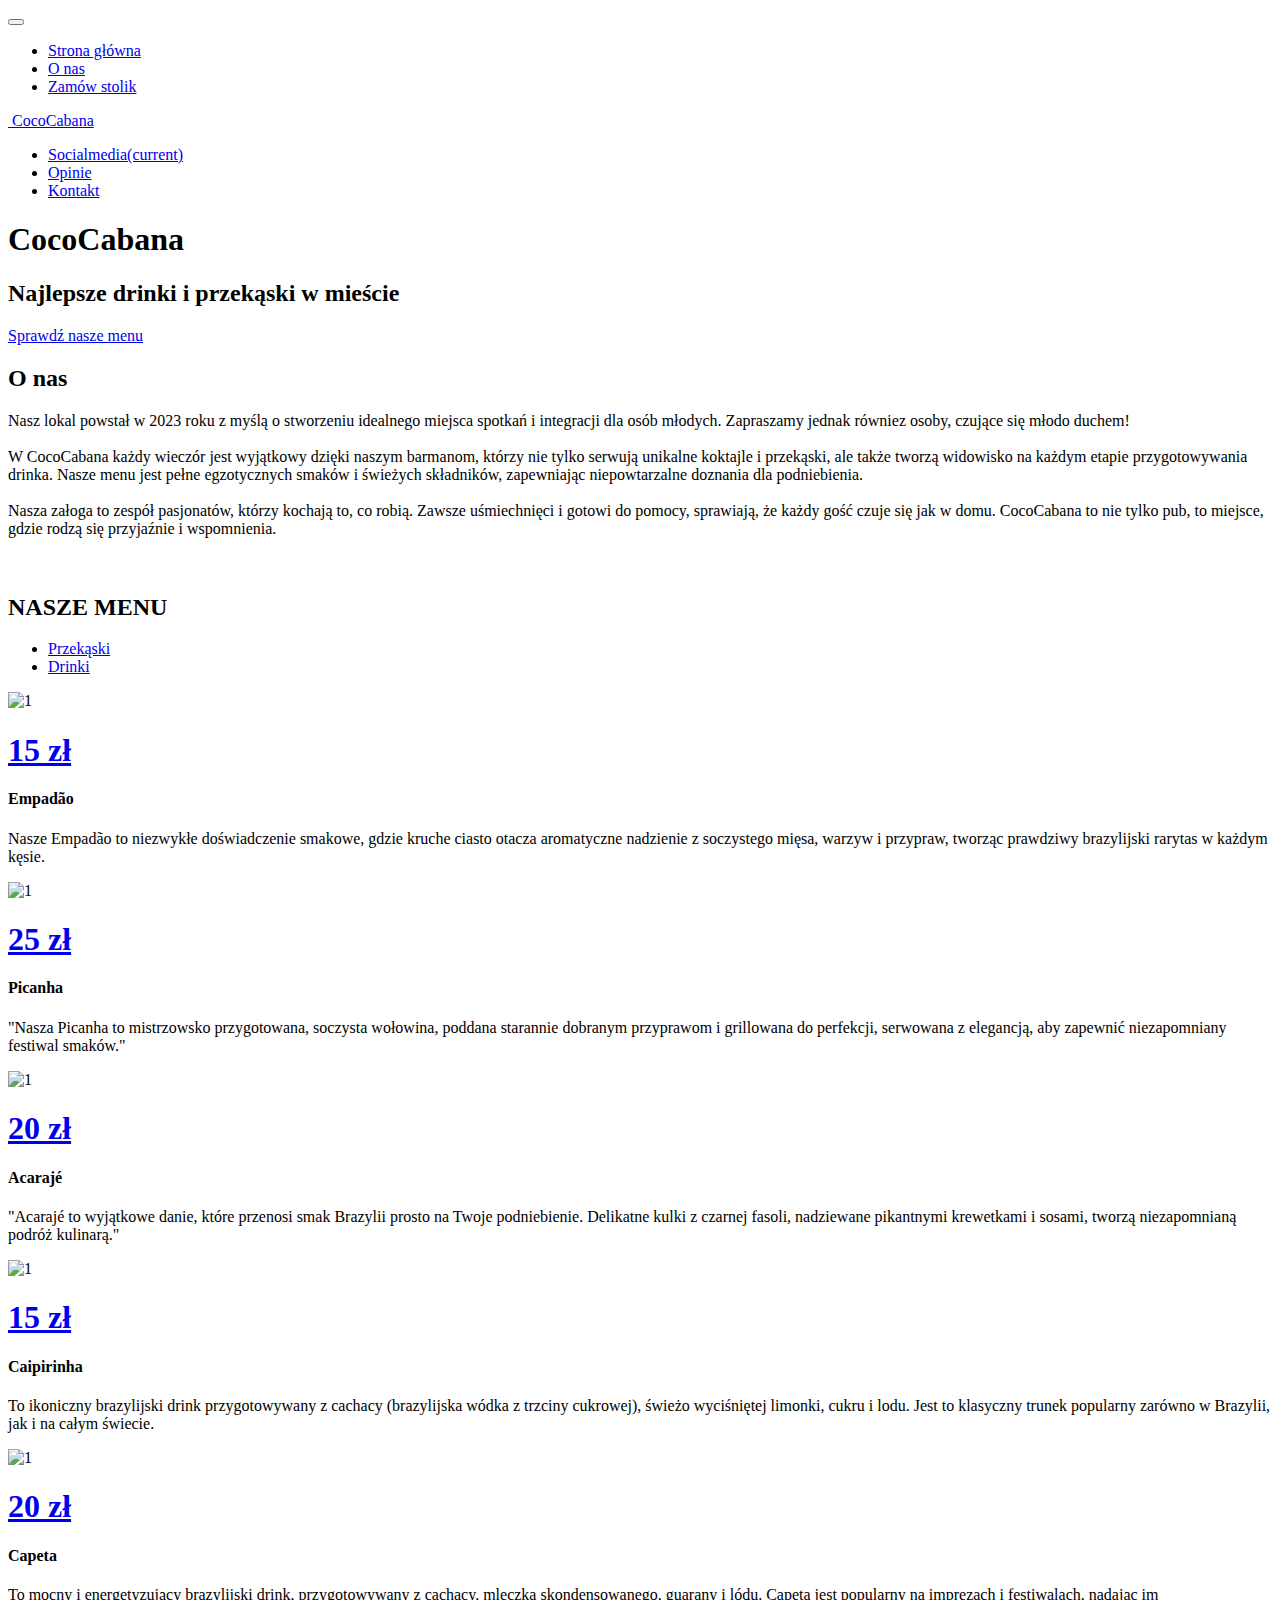
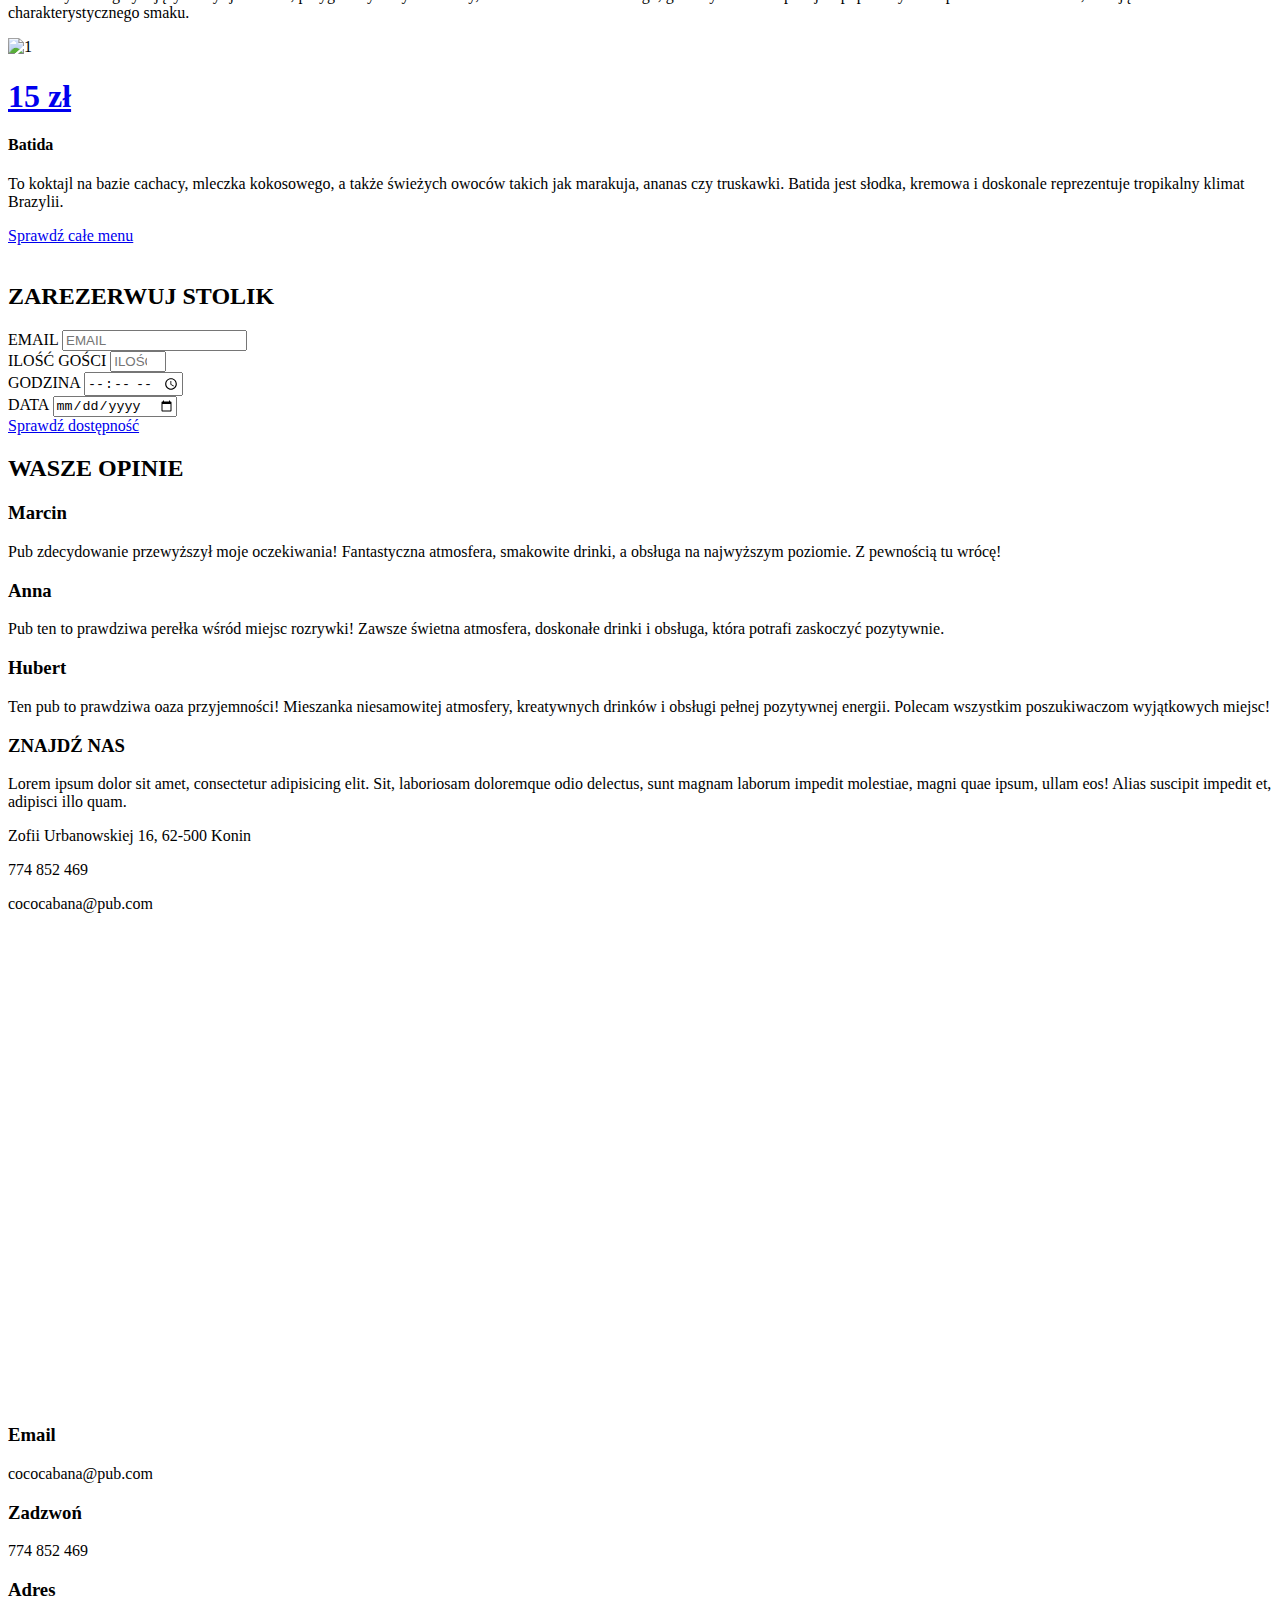
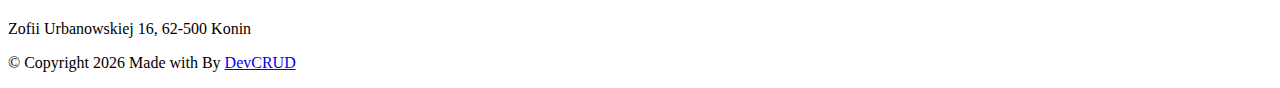
==== index.html @ 6371c1dd "Add files via upload" ====
<!DOCTYPE html>
<html lang="en">
<head>
	<meta charset="utf-8">
    <meta name="viewport" content="width=device-width, initial-scale=1, shrink-to-fit=no">
    <meta name="description" content="Start your development with FoodHut landing page.">
    <title>CocoCabana | Pub & Club</title>
   
    <!-- font icons -->
    <link rel="stylesheet" href="assets/vendors/themify-icons/css/themify-icons.css">

    <link rel="stylesheet" href="assets/vendors/animate/animate.css">

    <!-- Bootstrap + FoodHut main styles -->
	<link rel="stylesheet" href="assets/css/foodhut.css">
</head>
<body data-spy="scroll" data-target=".navbar" data-offset="40" id="home">
    
    <!-- Navbar -->
    <nav class="custom-navbar navbar navbar-expand-lg navbar-dark fixed-top" data-spy="affix" data-offset-top="10">
        <button class="navbar-toggler" type="button" data-toggle="collapse" data-target="#navbarSupportedContent" aria-controls="navbarSupportedContent" aria-expanded="false" aria-label="Toggle navigation">
            <span class="navbar-toggler-icon"></span>
        </button>
        <div class="collapse navbar-collapse" id="navbarSupportedContent">
            <ul class="navbar-nav">
                <li class="nav-item">
                    <a class="nav-link" href="#home">Strona główna</a>
                </li>
                <li class="nav-item">
                    <a class="nav-link" href="#about">O nas</a>
                </li>
                <li class="nav-item">
                    <a class="nav-link" href="#book-table">Zamów stolik</a>
                </li>
            </ul>
            <a class="navbar-brand m-auto" href="#">
                <img src="assets/imgs/logo.png" class="brand-img" alt="">
                <span class="brand-txt">CocoCabana</span>
            </a>
            <ul class="navbar-nav">
                <li class="nav-item">
                    <a class="nav-link" href="#blog">Socialmedia<span class="sr-only">(current)</span></a>
                </li>
                <li class="nav-item">
                    <a class="nav-link" href="#testmonial">Opinie</a>
                </li>
                <li class="nav-item">
                    <a class="nav-link" href="#contact">Kontakt</a>
                </li>
                <!--
                <li class="nav-item">
                    <a href="components.html" class="btn btn-primary ml-xl-4">Components</a>
                </li>
                -->
            </ul>
        </div>
    </nav>
    <!-- header -->
    <header id="home" class="header">
        <div class="overlay text-white text-center">
            <h1 class="display-2 font-weight-bold my-3">CocoCabana</h1>
            <h2 class="display-4 mb-5">Najlepsze drinki i przekąski w mieście</h2>
            <a class="btn btn-lg btn-primary" href="#gallary">Sprawdź nasze menu</a>
        </div>
    </header>

    <!--  About Section  -->
    <div id="about" class="container-fluid wow fadeIn" id="about"data-wow-duration="1.5s">
        <div class="row">
            <div class="col-lg-6 has-img-bg"></div>
            <div class="col-lg-6">
                <div class="row justify-content-center">
                    <div class="col-sm-8 py-5 my-5">
                        <h2 class="mb-4">O nas</h2>
                        Nasz lokal powstał w 2023 roku z myślą o stworzeniu idealnego miejsca spotkań i integracji
                        dla osób młodych. Zapraszamy jednak równiez osoby, czujące się młodo duchem!
                        <br>
                        <br>
                        W CocoCabana każdy wieczór jest wyjątkowy dzięki naszym barmanom,
                        którzy nie tylko serwują unikalne koktajle i przekąski, ale także tworzą widowisko
                        na każdym etapie przygotowywania drinka. Nasze menu jest pełne egzotycznych smaków
                        i świeżych składników, zapewniając niepowtarzalne doznania dla podniebienia.
                        <br>
                        <br>
                        Nasza załoga to zespół pasjonatów, którzy kochają to, co robią. 
                        Zawsze uśmiechnięci i gotowi do pomocy, sprawiają, że każdy gość czuje się jak w domu.
                        CocoCabana to nie tylko pub, to miejsce, gdzie rodzą się przyjaźnie i wspomnienia.
                    </div>
                </div>
            </div>
        </div>
    </div>
    <br>
    <br>
    <!--  gallary Section  -->
    <div id="gallary" class="text-center bg-dark text-light has-height-md middle-items wow fadeIn">
        <h2 class="section-title">NASZE MENU</h2>
     <!--BLOG Section  -->
    <div id="blog" class="container-fluid bg-dark text-light py-5 text-center wow fadeIn">
        <div class="row justify-content-center">
            <div class="col-sm-7 col-md-4 mb-5">
                <ul class="nav nav-pills nav-justified mb-3" id="pills-tab" role="tablist">
                    <li class="nav-item">
                        <a class="nav-link active" id="pills-home-tab" data-toggle="pill" href="#foods" role="tab" aria-controls="pills-home" aria-selected="true">Przekąski</a>
                    </li>
                    <li class="nav-item">
                        <a class="nav-link" id="pills-profile-tab" data-toggle="pill" href="#juices" role="tab" aria-controls="pills-profile" aria-selected="false">Drinki</a>
                    </li>
                </ul>
            </div>
        </div>
        <div class="tab-content" id="pills-tabContent">
            <div class="tab-pane fade show active" id="foods" role="tabpanel" aria-labelledby="pills-home-tab">
                <div class="row">
                    <div class="col-md-4">
                        <div class="card bg-transparent border my-3 my-md-0">
                            <img src="assets/imgs/blog-11.jpg" alt="1" class="rounded-0 card-img-top mg-responsive;">
                            <div class="card-body">
                                <h1 class="text-center mb-4"><a href="#" class="badge badge-primary">15 zł</a></h1>
                                <h4 class="pt20 pb20">Empadão</h4>
                                <p class="text-white">Nasze Empadão to niezwykłe doświadczenie smakowe, gdzie kruche ciasto otacza aromatyczne nadzienie z soczystego mięsa, warzyw i przypraw, tworząc prawdziwy brazylijski rarytas w każdym kęsie.</p>
                            </div>
                        </div>
                    </div>
                    <div class="col-md-4">
                        <div class="card bg-transparent border my-3 my-md-0">
                            <img src="assets/imgs/blog-31.jpg" alt="1" class="rounded-0 card-img-top mg-responsive">
                            <div class="card-body">
                                <h1 class="text-center mb-4"><a href="#" class="badge badge-primary">25 zł</a></h1>
                                <h4 class="pt20 pb20">Picanha</h4>
                                <p class="text-white">"Nasza Picanha to mistrzowsko przygotowana, soczysta wołowina, poddana starannie dobranym przyprawom i grillowana do perfekcji, serwowana z elegancją, aby zapewnić niezapomniany festiwal smaków."</p>
                            </div>
                        </div>
                    </div>
                    <div class="col-md-4">
                        <div class="card bg-transparent border my-3 my-md-0">
                            <img src="assets/imgs/blog-21.jpg" alt="1" class="rounded-0 card-img-top mg-responsive">
                            <div class="card-body">
                                <h1 class="text-center mb-4"><a href="#" class="badge badge-primary">20 zł</a></h1>
                                <h4 class="pt20 pb20">Acarajé</h4>
                                <p class="text-white">"Acarajé to wyjątkowe danie, które przenosi smak Brazylii prosto na Twoje podniebienie. Delikatne kulki z czarnej fasoli, nadziewane pikantnymi krewetkami i sosami, tworzą niezapomnianą podróż kulinarą."</p>
                            </div>
                        </div>
                    </div>
                </div>
            </div>
            <div class="tab-pane fade" id="juices" role="tabpanel" aria-labelledby="pills-profile-tab">
                <div class="row">
                    <div class="col-md-4 my-3 my-md-0">
                        <div class="card bg-transparent border">
                            <img src="assets/imgs/blog-41.jpg" alt="1" class="rounded-0 card-img-top mg-responsive">
                            <div class="card-body">
                                <h1 class="text-center mb-4"><a href="#" class="badge badge-primary">15 zł</a></h1>
                                <h4 class="pt20 pb20">Caipirinha</h4>
                                <p class="text-white">To ikoniczny brazylijski drink przygotowywany z cachacy (brazylijska wódka z trzciny cukrowej), świeżo wyciśniętej limonki, cukru i lodu. Jest to klasyczny trunek popularny zarówno w Brazylii, jak i na całym świecie.</p>
                            </div>
                        </div>
                    </div>
                    <div class="col-md-4 my-3 my-md-0">
                        <div class="card bg-transparent border">
                            <img src="assets/imgs/blog-51.jpg" alt="1" class="rounded-0 card-img-top mg-responsive">
                            <div class="card-body">
                                <h1 class="text-center mb-4"><a href="#" class="badge badge-primary">20 zł</a></h1>
                                <h4 class="pt20 pb20">Capeta</h4>
                                <p class="text-white">To mocny i energetyzujący brazylijski drink, przygotowywany z cachacy, mleczka skondensowanego, guarany i lódu. Capeta jest popularny na imprezach i festiwalach, nadając im charakterystycznego smaku.</p>
                            </div>
                        </div>
                    </div>
                    <div class="col-md-4 my-3 my-md-0">
                        <div class="card bg-transparent border">
                            <img src="assets/imgs/blog-61.jpg" alt="1" class="rounded-0 card-img-top mg-responsive">
                            <div class="card-body">
                                <h1 class="text-center mb-4"><a href="#" class="badge badge-primary">15 zł</a></h1>
                                <h4 class="pt20 pb20">Batida</h4>
                                <p class="text-white">To koktajl na bazie cachacy, mleczka kokosowego, a także świeżych owoców takich jak marakuja, ananas czy truskawki. Batida jest słodka, kremowa i doskonale reprezentuje tropikalny klimat Brazylii.</p>
                            </div>
                        </div>
                    </div>
                </div>
            </div>
        </div>
    </div>
    </div>

    <div class="overlay text-white text-center">
        <a class="btn btn-lg btn-primary" href="menu.html">Sprawdź całe menu</a>
    </div>
    <br>
    <!-- book a table Section  -->
    <div class="container-fluid has-bg-overlay text-center text-light has-height-lg middle-items" id="book-table">
        <div class="">
            <h2 class="section-title mb-5">ZAREZERWUJ STOLIK</h2>
            <div class="row mb-5">
                <div class="col-sm-6 col-md-3 col-xs-12 my-2">
                    EMAIL
                    <input type="email" id="booktable" class="form-control form-control-lg custom-form-control" placeholder="EMAIL">
                </div>
                <div class="col-sm-6 col-md-3 col-xs-12 my-2">
                    ILOŚĆ GOŚCI
                    <input type="number" id="booktable" class="form-control form-control-lg custom-form-control" placeholder="ILOŚĆ GOŚCI" max="20" min="0">
                </div>
                <div class="col-sm-6 col-md-3 col-xs-12 my-2">
                    GODZINA
                    <input type="time" id="booktable" class="form-control form-control-lg custom-form-control" placeholder="GODZINA">
                </div>
                <div class="col-sm-6 col-md-3 col-xs-12 my-2">
                    DATA
                    <input type="date" id="booktable" class="form-control form-control-lg custom-form-control" placeholder="12/12/12">
                </div>
            </div>
            <a href="#book-table" class="btn btn-lg btn-primary" id="rounded-btn">Sprawdź dostępność</a>
        </div>
    </div>

    

    <!-- REVIEWS Section  -->
    <div id="testmonial" class="container-fluid wow fadeIn bg-dark text-light has-height-lg middle-items">
        <h2 class="section-title my-5 text-center">WASZE OPINIE</h2>
        <div class="row mt-3 mb-5">
            <div class="col-md-4 my-3 my-md-0">
                <div class="testmonial-card">
                    <h3 class="testmonial-title">Marcin</h3>
                    <div class="testmonial-body">
                        <p>Pub zdecydowanie przewyższył moje oczekiwania! Fantastyczna atmosfera, smakowite drinki, a obsługa na najwyższym poziomie. Z pewnością tu wrócę!</p>
                    </div>
                </div>
            </div>
            <div class="col-md-4 my-3 my-md-0">
                <div class="testmonial-card">
                    <h3 class="testmonial-title">Anna</h3>
                    <div class="testmonial-body">
                        <p>Pub ten to prawdziwa perełka wśród miejsc rozrywki! Zawsze świetna atmosfera, doskonałe drinki i obsługa, która potrafi zaskoczyć pozytywnie.</p>
                    </div>
                </div>
            </div>
            <div class="col-md-4 my-3 my-md-0">
                <div class="testmonial-card">
                    <h3 class="testmonial-title">Hubert</h3>
                    <div class="testmonial-body">
                        <p>Ten pub to prawdziwa oaza przyjemności! Mieszanka niesamowitej atmosfery, kreatywnych drinków i obsługi pełnej pozytywnej energii. Polecam wszystkim poszukiwaczom wyjątkowych miejsc!</p>
                    </div>
                </div>
            </div>
        </div>
    </div>

    <!-- CONTACT Section  -->
    <div id="contact" class="container-fluid bg-dark text-light border-top wow fadeIn">
        <div class="row">
            <div class="col-md-6 px-5 has-height-lg middle-items">
                <h3>ZNAJDŹ NAS</h3>
                <p>Lorem ipsum dolor sit amet, consectetur adipisicing elit. Sit, laboriosam doloremque odio delectus, sunt magnam laborum impedit molestiae, magni quae ipsum, ullam eos! Alias suscipit impedit et, adipisci illo quam.</p>
                <div class="text-muted">
                    <p><span class="ti-location-pin pr-3"></span> Zofii Urbanowskiej 16, 62-500 Konin</p>
                    <p><span class="ti-support pr-3"></span> 774 852 469</p>
                    <p><span class="ti-email pr-3"></span>cococabana@pub.com</p>
                </div>
            </div>

            <div class="col-md-6 px-0">
                <div id="map" style="width: 100%; height: 100%; padding-right: 15%; padding-left: 15%; padding-top: 1.75%;">
                    <iframe src="https://www.google.com/maps/embed?pb=!1m14!1m12!1m3!1d365.74696297392666!2d18.25072686954875!3d52.2124569351102!2m3!1f0!2f0!3f0!3m2!1i1024!2i768!4f13.1!5e0!3m2!1spl!2spl!4v1701160832087!5m2!1spl!2spl" width="600" height="450" style="border:0;" allowfullscreen="" loading="lazy" referrerpolicy="no-referrer-when-downgrade"></iframe></div>
            </div>
        </div>
    </div>

    <!-- page footer  -->
    <div class="container-fluid bg-dark text-light has-height-md middle-items border-top text-center wow fadeIn">
        <div class="row">
            <div class="col-sm-4">
                <h3>Email</h3>
                <P class="text-muted">cococabana@pub.com</P>
            </div>
            <div class="col-sm-4">
                <h3>Zadzwoń</h3>
                <P class="text-muted">774 852 469 </P>
            </div>
            <div class="col-sm-4">
                <h3>Adres</h3>
                <P class="text-muted">Zofii Urbanowskiej 16, 62-500 Konin</P>
            </div>
        </div>
    </div>
    <div class="bg-dark text-light text-center border-top wow fadeIn">
        <p class="mb-0 py-3 text-muted small">&copy; Copyright <script>document.write(new Date().getFullYear())</script> Made with <i class="ti-heart text-danger"></i> By <a href="http://devcrud.com">DevCRUD</a></p>
    </div>
    <!-- end of page footer -->

	<!-- core  -->
    <script src="assets/vendors/jquery/jquery-3.4.1.js"></script>
    <script src="assets/vendors/bootstrap/bootstrap.bundle.js"></script>

    <!-- bootstrap affix -->
    <script src="assets/vendors/bootstrap/bootstrap.affix.js"></script>

    <!-- wow.js -->
    <script src="assets/vendors/wow/wow.js"></script>
    
    <!-- google maps -->
    

    <!-- FoodHut js -->
    <script src="assets/js/foodhut.js"></script>

</body>
</html>
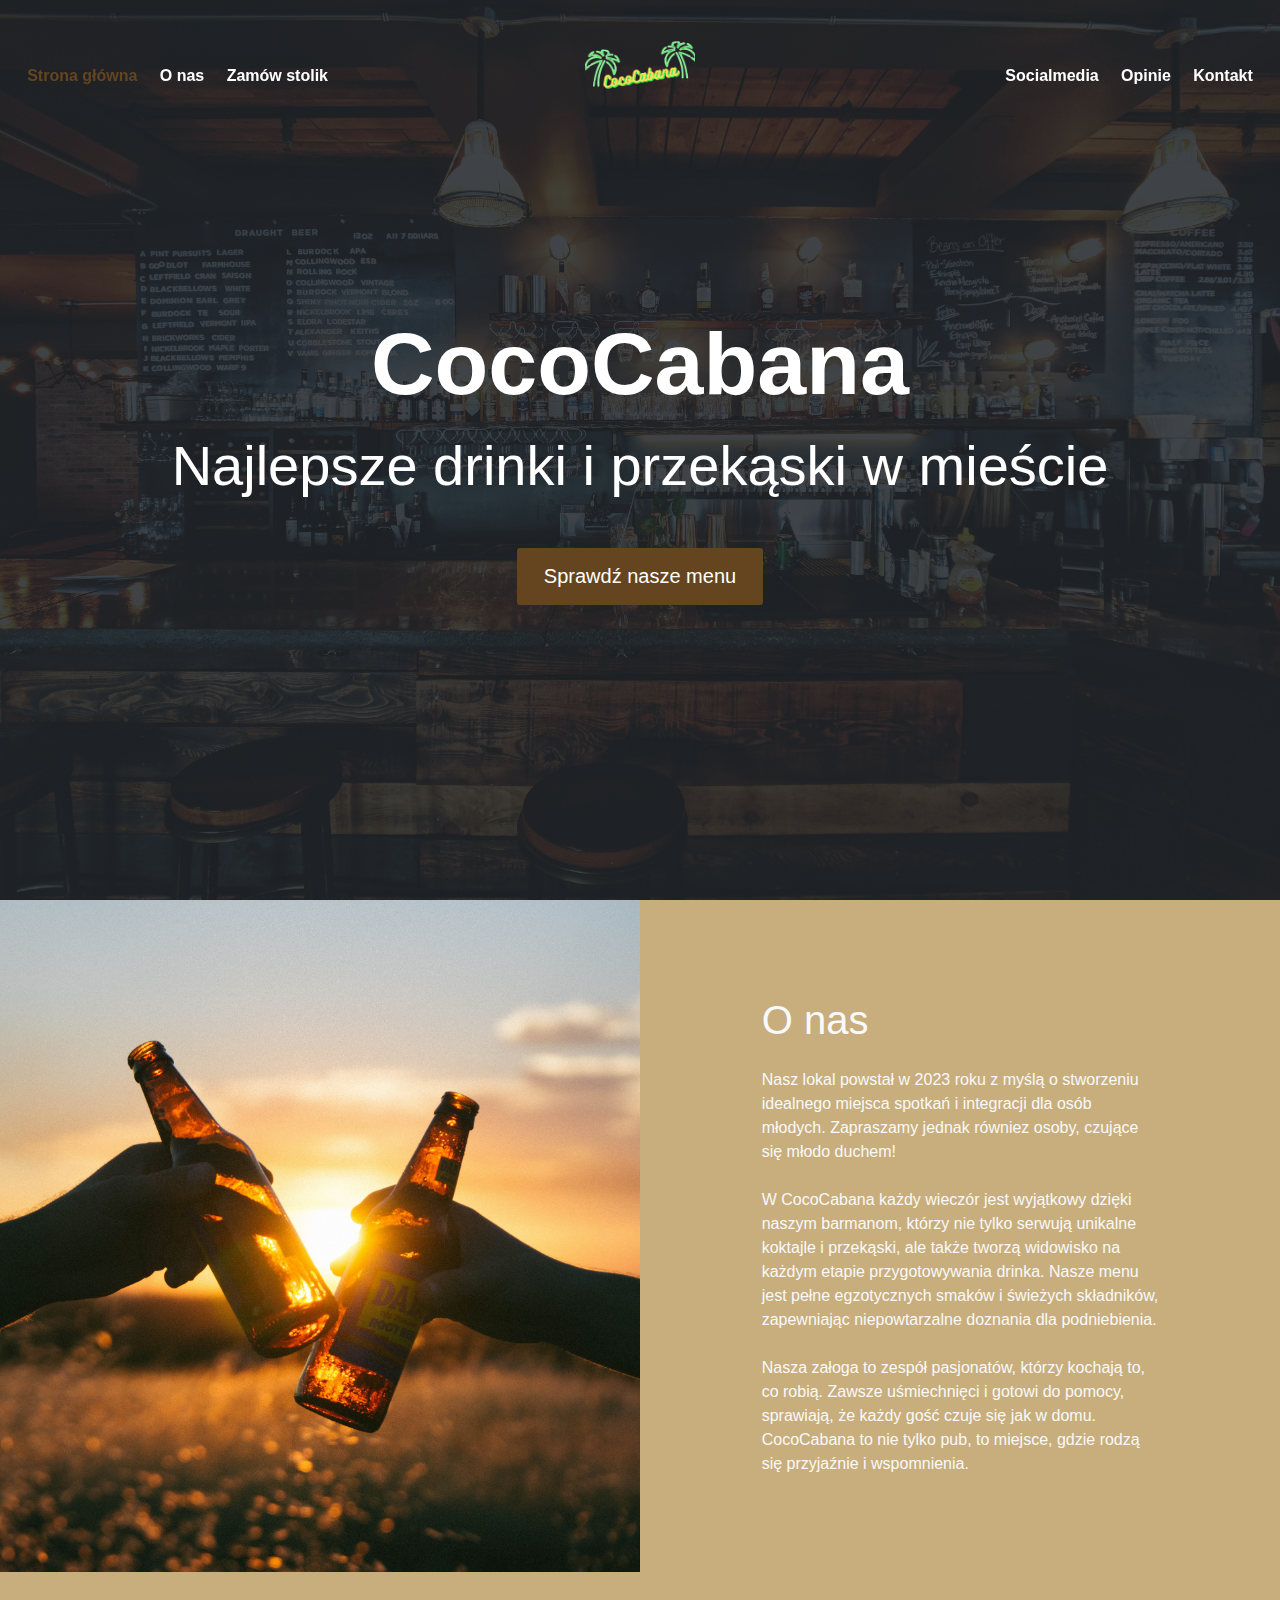
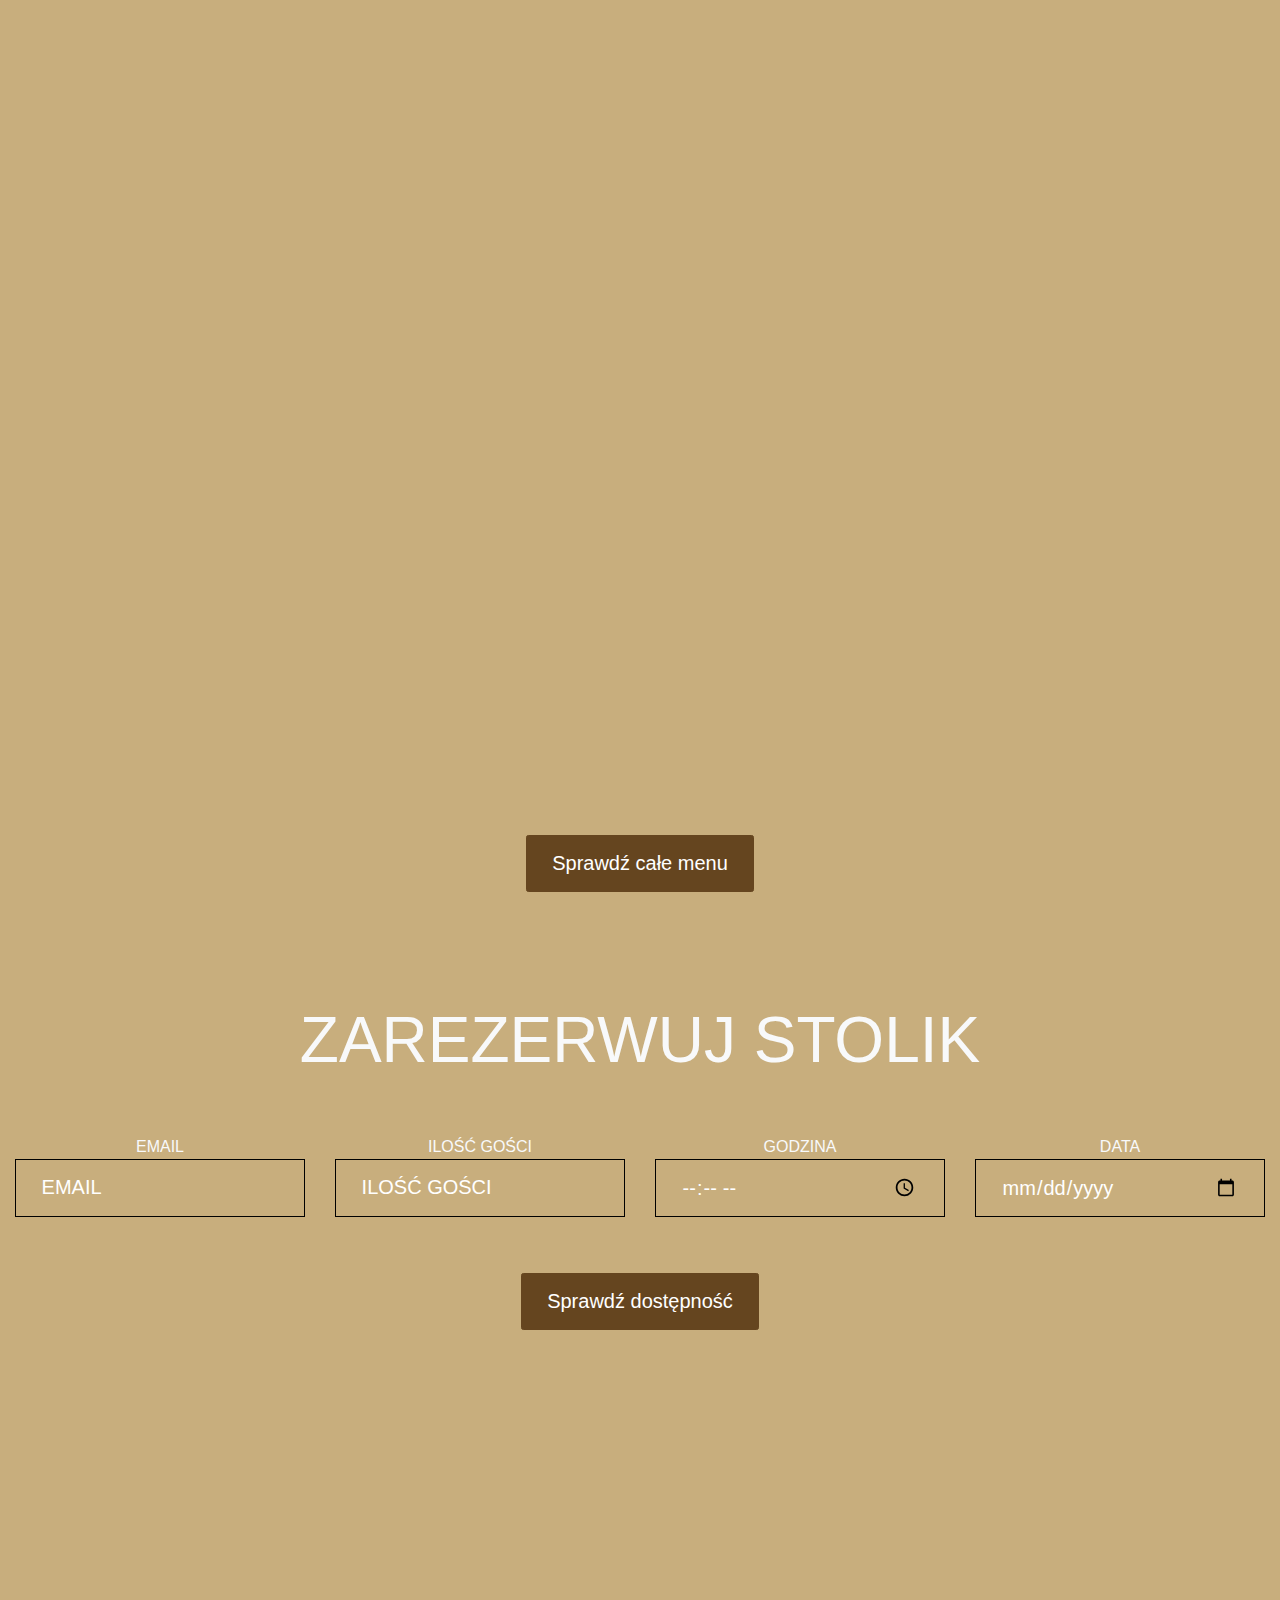
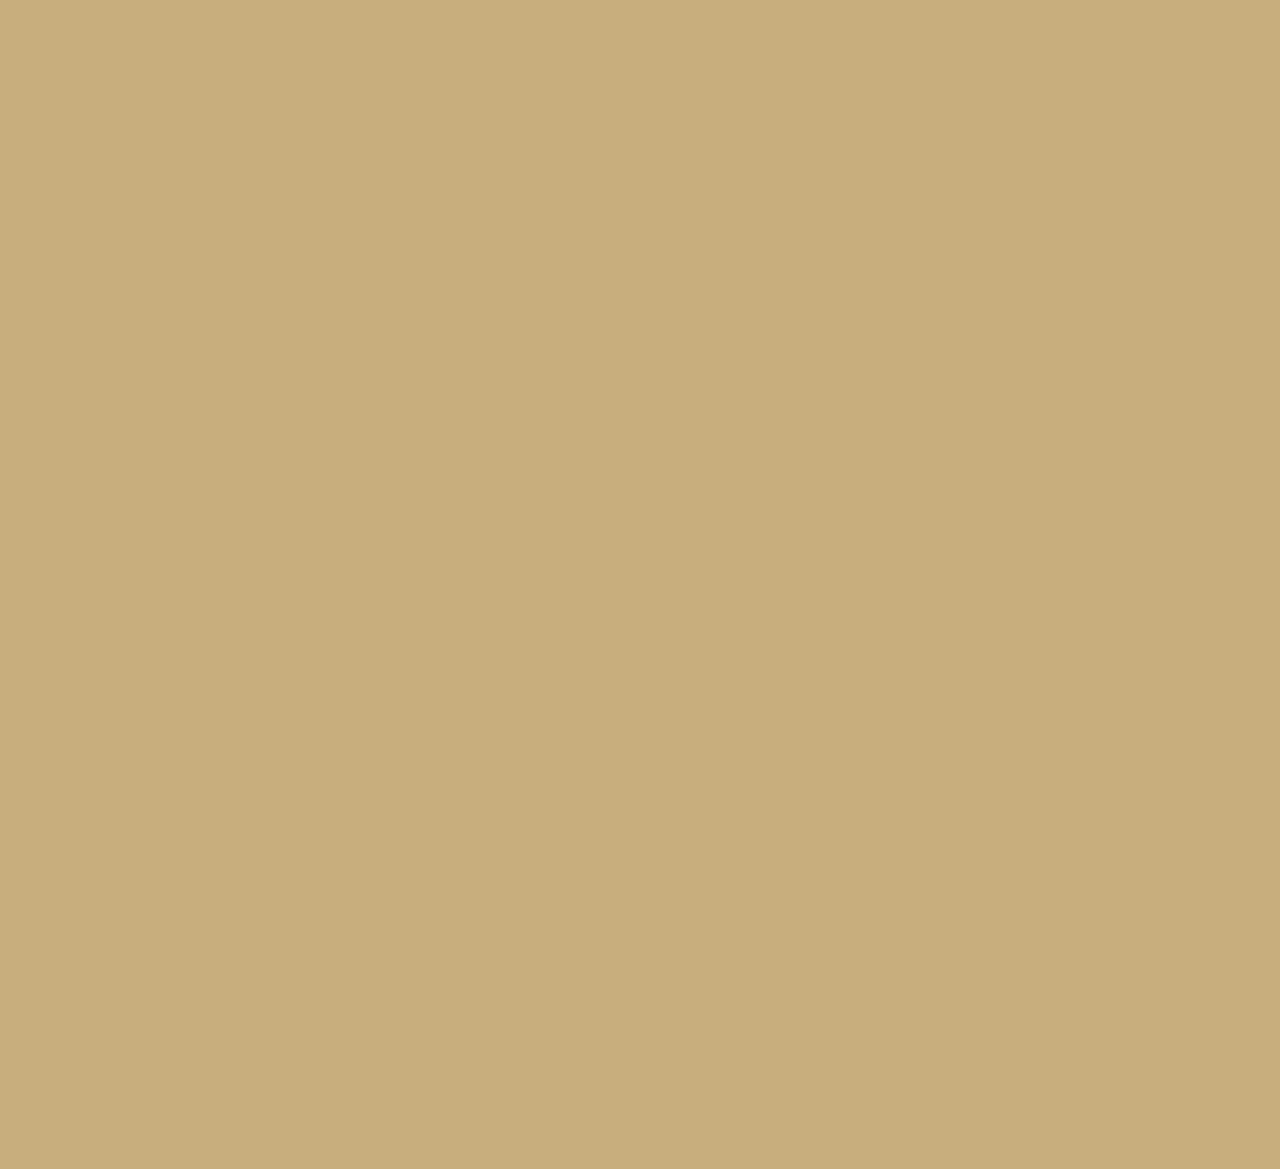
==== commit d12a5f42: "added favicon" ====
--- a/index.html
+++ b/index.html
@@ -5,6 +5,8 @@
     <meta name="viewport" content="width=device-width, initial-scale=1, shrink-to-fit=no">
     <meta name="description" content="Start your development with FoodHut landing page.">
     <title>CocoCabana | Pub & Club</title>
+
+    <link rel="icon" type="favicon" href="assets/imgs/favicon.png">
    
     <!-- font icons -->
     <link rel="stylesheet" href="assets/vendors/themify-icons/css/themify-icons.css">
--- a/assets/vendors/themify-icons/css/themify-icons.css
+++ b/assets/vendors/themify-icons/css/themify-icons.css
@@ -0,0 +1,1081 @@
+@font-face {
+	font-family: 'themify';
+	src:url("../fonts/themify.eot?-fvbane");
+	src:url("../fonts/themify.eot?#iefix-fvbane") format("embedded-opentype"),
+		url("../fonts/themify.woff?-fvbane") format("woff"),
+		url("../fonts/themify.ttf?-fvbane") format("truetype"),
+		url("../fonts/themify.svg?-fvbane#themify") format("svg");
+	font-weight: normal;
+	font-style: normal;
+}
+
+[class^="ti-"], [class*=" ti-"] {
+	font-family: 'themify';
+	speak: none;
+	font-style: normal;
+	font-weight: normal;
+	font-variant: normal;
+	text-transform: none;
+	line-height: 1;
+
+	/* Better Font Rendering =========== */
+	-webkit-font-smoothing: antialiased;
+	-moz-osx-font-smoothing: grayscale;
+}
+
+.ti-wand:before {
+	content: "\e600";
+}
+.ti-volume:before {
+	content: "\e601";
+}
+.ti-user:before {
+	content: "\e602";
+}
+.ti-unlock:before {
+	content: "\e603";
+}
+.ti-unlink:before {
+	content: "\e604";
+}
+.ti-trash:before {
+	content: "\e605";
+}
+.ti-thought:before {
+	content: "\e606";
+}
+.ti-target:before {
+	content: "\e607";
+}
+.ti-tag:before {
+	content: "\e608";
+}
+.ti-tablet:before {
+	content: "\e609";
+}
+.ti-star:before {
+	content: "\e60a";
+}
+.ti-spray:before {
+	content: "\e60b";
+}
+.ti-signal:before {
+	content: "\e60c";
+}
+.ti-shopping-cart:before {
+	content: "\e60d";
+}
+.ti-shopping-cart-full:before {
+	content: "\e60e";
+}
+.ti-settings:before {
+	content: "\e60f";
+}
+.ti-search:before {
+	content: "\e610";
+}
+.ti-zoom-in:before {
+	content: "\e611";
+}
+.ti-zoom-out:before {
+	content: "\e612";
+}
+.ti-cut:before {
+	content: "\e613";
+}
+.ti-ruler:before {
+	content: "\e614";
+}
+.ti-ruler-pencil:before {
+	content: "\e615";
+}
+.ti-ruler-alt:before {
+	content: "\e616";
+}
+.ti-bookmark:before {
+	content: "\e617";
+}
+.ti-bookmark-alt:before {
+	content: "\e618";
+}
+.ti-reload:before {
+	content: "\e619";
+}
+.ti-plus:before {
+	content: "\e61a";
+}
+.ti-pin:before {
+	content: "\e61b";
+}
+.ti-pencil:before {
+	content: "\e61c";
+}
+.ti-pencil-alt:before {
+	content: "\e61d";
+}
+.ti-paint-roller:before {
+	content: "\e61e";
+}
+.ti-paint-bucket:before {
+	content: "\e61f";
+}
+.ti-na:before {
+	content: "\e620";
+}
+.ti-mobile:before {
+	content: "\e621";
+}
+.ti-minus:before {
+	content: "\e622";
+}
+.ti-medall:before {
+	content: "\e623";
+}
+.ti-medall-alt:before {
+	content: "\e624";
+}
+.ti-marker:before {
+	content: "\e625";
+}
+.ti-marker-alt:before {
+	content: "\e626";
+}
+.ti-arrow-up:before {
+	content: "\e627";
+}
+.ti-arrow-right:before {
+	content: "\e628";
+}
+.ti-arrow-left:before {
+	content: "\e629";
+}
+.ti-arrow-down:before {
+	content: "\e62a";
+}
+.ti-lock:before {
+	content: "\e62b";
+}
+.ti-location-arrow:before {
+	content: "\e62c";
+}
+.ti-link:before {
+	content: "\e62d";
+}
+.ti-layout:before {
+	content: "\e62e";
+}
+.ti-layers:before {
+	content: "\e62f";
+}
+.ti-layers-alt:before {
+	content: "\e630";
+}
+.ti-key:before {
+	content: "\e631";
+}
+.ti-import:before {
+	content: "\e632";
+}
+.ti-image:before {
+	content: "\e633";
+}
+.ti-heart:before {
+	content: "\e634";
+}
+.ti-heart-broken:before {
+	content: "\e635";
+}
+.ti-hand-stop:before {
+	content: "\e636";
+}
+.ti-hand-open:before {
+	content: "\e637";
+}
+.ti-hand-drag:before {
+	content: "\e638";
+}
+.ti-folder:before {
+	content: "\e639";
+}
+.ti-flag:before {
+	content: "\e63a";
+}
+.ti-flag-alt:before {
+	content: "\e63b";
+}
+.ti-flag-alt-2:before {
+	content: "\e63c";
+}
+.ti-eye:before {
+	content: "\e63d";
+}
+.ti-export:before {
+	content: "\e63e";
+}
+.ti-exchange-vertical:before {
+	content: "\e63f";
+}
+.ti-desktop:before {
+	content: "\e640";
+}
+.ti-cup:before {
+	content: "\e641";
+}
+.ti-crown:before {
+	content: "\e642";
+}
+.ti-comments:before {
+	content: "\e643";
+}
+.ti-comment:before {
+	content: "\e644";
+}
+.ti-comment-alt:before {
+	content: "\e645";
+}
+.ti-close:before {
+	content: "\e646";
+}
+.ti-clip:before {
+	content: "\e647";
+}
+.ti-angle-up:before {
+	content: "\e648";
+}
+.ti-angle-right:before {
+	content: "\e649";
+}
+.ti-angle-left:before {
+	content: "\e64a";
+}
+.ti-angle-down:before {
+	content: "\e64b";
+}
+.ti-check:before {
+	content: "\e64c";
+}
+.ti-check-box:before {
+	content: "\e64d";
+}
+.ti-camera:before {
+	content: "\e64e";
+}
+.ti-announcement:before {
+	content: "\e64f";
+}
+.ti-brush:before {
+	content: "\e650";
+}
+.ti-briefcase:before {
+	content: "\e651";
+}
+.ti-bolt:before {
+	content: "\e652";
+}
+.ti-bolt-alt:before {
+	content: "\e653";
+}
+.ti-blackboard:before {
+	content: "\e654";
+}
+.ti-bag:before {
+	content: "\e655";
+}
+.ti-move:before {
+	content: "\e656";
+}
+.ti-arrows-vertical:before {
+	content: "\e657";
+}
+.ti-arrows-horizontal:before {
+	content: "\e658";
+}
+.ti-fullscreen:before {
+	content: "\e659";
+}
+.ti-arrow-top-right:before {
+	content: "\e65a";
+}
+.ti-arrow-top-left:before {
+	content: "\e65b";
+}
+.ti-arrow-circle-up:before {
+	content: "\e65c";
+}
+.ti-arrow-circle-right:before {
+	content: "\e65d";
+}
+.ti-arrow-circle-left:before {
+	content: "\e65e";
+}
+.ti-arrow-circle-down:before {
+	content: "\e65f";
+}
+.ti-angle-double-up:before {
+	content: "\e660";
+}
+.ti-angle-double-right:before {
+	content: "\e661";
+}
+.ti-angle-double-left:before {
+	content: "\e662";
+}
+.ti-angle-double-down:before {
+	content: "\e663";
+}
+.ti-zip:before {
+	content: "\e664";
+}
+.ti-world:before {
+	content: "\e665";
+}
+.ti-wheelchair:before {
+	content: "\e666";
+}
+.ti-view-list:before {
+	content: "\e667";
+}
+.ti-view-list-alt:before {
+	content: "\e668";
+}
+.ti-view-grid:before {
+	content: "\e669";
+}
+.ti-uppercase:before {
+	content: "\e66a";
+}
+.ti-upload:before {
+	content: "\e66b";
+}
+.ti-underline:before {
+	content: "\e66c";
+}
+.ti-truck:before {
+	content: "\e66d";
+}
+.ti-timer:before {
+	content: "\e66e";
+}
+.ti-ticket:before {
+	content: "\e66f";
+}
+.ti-thumb-up:before {
+	content: "\e670";
+}
+.ti-thumb-down:before {
+	content: "\e671";
+}
+.ti-text:before {
+	content: "\e672";
+}
+.ti-stats-up:before {
+	content: "\e673";
+}
+.ti-stats-down:before {
+	content: "\e674";
+}
+.ti-split-v:before {
+	content: "\e675";
+}
+.ti-split-h:before {
+	content: "\e676";
+}
+.ti-smallcap:before {
+	content: "\e677";
+}
+.ti-shine:before {
+	content: "\e678";
+}
+.ti-shift-right:before {
+	content: "\e679";
+}
+.ti-shift-left:before {
+	content: "\e67a";
+}
+.ti-shield:before {
+	content: "\e67b";
+}
+.ti-notepad:before {
+	content: "\e67c";
+}
+.ti-server:before {
+	content: "\e67d";
+}
+.ti-quote-right:before {
+	content: "\e67e";
+}
+.ti-quote-left:before {
+	content: "\e67f";
+}
+.ti-pulse:before {
+	content: "\e680";
+}
+.ti-printer:before {
+	content: "\e681";
+}
+.ti-power-off:before {
+	content: "\e682";
+}
+.ti-plug:before {
+	content: "\e683";
+}
+.ti-pie-chart:before {
+	content: "\e684";
+}
+.ti-paragraph:before {
+	content: "\e685";
+}
+.ti-panel:before {
+	content: "\e686";
+}
+.ti-package:before {
+	content: "\e687";
+}
+.ti-music:before {
+	content: "\e688";
+}
+.ti-music-alt:before {
+	content: "\e689";
+}
+.ti-mouse:before {
+	content: "\e68a";
+}
+.ti-mouse-alt:before {
+	content: "\e68b";
+}
+.ti-money:before {
+	content: "\e68c";
+}
+.ti-microphone:before {
+	content: "\e68d";
+}
+.ti-menu:before {
+	content: "\e68e";
+}
+.ti-menu-alt:before {
+	content: "\e68f";
+}
+.ti-map:before {
+	content: "\e690";
+}
+.ti-map-alt:before {
+	content: "\e691";
+}
+.ti-loop:before {
+	content: "\e692";
+}
+.ti-location-pin:before {
+	content: "\e693";
+}
+.ti-list:before {
+	content: "\e694";
+}
+.ti-light-bulb:before {
+	content: "\e695";
+}
+.ti-Italic:before {
+	content: "\e696";
+}
+.ti-info:before {
+	content: "\e697";
+}
+.ti-infinite:before {
+	content: "\e698";
+}
+.ti-id-badge:before {
+	content: "\e699";
+}
+.ti-hummer:before {
+	content: "\e69a";
+}
+.ti-home:before {
+	content: "\e69b";
+}
+.ti-help:before {
+	content: "\e69c";
+}
+.ti-headphone:before {
+	content: "\e69d";
+}
+.ti-harddrives:before {
+	content: "\e69e";
+}
+.ti-harddrive:before {
+	content: "\e69f";
+}
+.ti-gift:before {
+	content: "\e6a0";
+}
+.ti-game:before {
+	content: "\e6a1";
+}
+.ti-filter:before {
+	content: "\e6a2";
+}
+.ti-files:before {
+	content: "\e6a3";
+}
+.ti-file:before {
+	content: "\e6a4";
+}
+.ti-eraser:before {
+	content: "\e6a5";
+}
+.ti-envelope:before {
+	content: "\e6a6";
+}
+.ti-download:before {
+	content: "\e6a7";
+}
+.ti-direction:before {
+	content: "\e6a8";
+}
+.ti-direction-alt:before {
+	content: "\e6a9";
+}
+.ti-dashboard:before {
+	content: "\e6aa";
+}
+.ti-control-stop:before {
+	content: "\e6ab";
+}
+.ti-control-shuffle:before {
+	content: "\e6ac";
+}
+.ti-control-play:before {
+	content: "\e6ad";
+}
+.ti-control-pause:before {
+	content: "\e6ae";
+}
+.ti-control-forward:before {
+	content: "\e6af";
+}
+.ti-control-backward:before {
+	content: "\e6b0";
+}
+.ti-cloud:before {
+	content: "\e6b1";
+}
+.ti-cloud-up:before {
+	content: "\e6b2";
+}
+.ti-cloud-down:before {
+	content: "\e6b3";
+}
+.ti-clipboard:before {
+	content: "\e6b4";
+}
+.ti-car:before {
+	content: "\e6b5";
+}
+.ti-calendar:before {
+	content: "\e6b6";
+}
+.ti-book:before {
+	content: "\e6b7";
+}
+.ti-bell:before {
+	content: "\e6b8";
+}
+.ti-basketball:before {
+	content: "\e6b9";
+}
+.ti-bar-chart:before {
+	content: "\e6ba";
+}
+.ti-bar-chart-alt:before {
+	content: "\e6bb";
+}
+.ti-back-right:before {
+	content: "\e6bc";
+}
+.ti-back-left:before {
+	content: "\e6bd";
+}
+.ti-arrows-corner:before {
+	content: "\e6be";
+}
+.ti-archive:before {
+	content: "\e6bf";
+}
+.ti-anchor:before {
+	content: "\e6c0";
+}
+.ti-align-right:before {
+	content: "\e6c1";
+}
+.ti-align-left:before {
+	content: "\e6c2";
+}
+.ti-align-justify:before {
+	content: "\e6c3";
+}
+.ti-align-center:before {
+	content: "\e6c4";
+}
+.ti-alert:before {
+	content: "\e6c5";
+}
+.ti-alarm-clock:before {
+	content: "\e6c6";
+}
+.ti-agenda:before {
+	content: "\e6c7";
+}
+.ti-write:before {
+	content: "\e6c8";
+}
+.ti-window:before {
+	content: "\e6c9";
+}
+.ti-widgetized:before {
+	content: "\e6ca";
+}
+.ti-widget:before {
+	content: "\e6cb";
+}
+.ti-widget-alt:before {
+	content: "\e6cc";
+}
+.ti-wallet:before {
+	content: "\e6cd";
+}
+.ti-video-clapper:before {
+	content: "\e6ce";
+}
+.ti-video-camera:before {
+	content: "\e6cf";
+}
+.ti-vector:before {
+	content: "\e6d0";
+}
+.ti-themify-logo:before {
+	content: "\e6d1";
+}
+.ti-themify-favicon:before {
+	content: "\e6d2";
+}
+.ti-themify-favicon-alt:before {
+	content: "\e6d3";
+}
+.ti-support:before {
+	content: "\e6d4";
+}
+.ti-stamp:before {
+	content: "\e6d5";
+}
+.ti-split-v-alt:before {
+	content: "\e6d6";
+}
+.ti-slice:before {
+	content: "\e6d7";
+}
+.ti-shortcode:before {
+	content: "\e6d8";
+}
+.ti-shift-right-alt:before {
+	content: "\e6d9";
+}
+.ti-shift-left-alt:before {
+	content: "\e6da";
+}
+.ti-ruler-alt-2:before {
+	content: "\e6db";
+}
+.ti-receipt:before {
+	content: "\e6dc";
+}
+.ti-pin2:before {
+	content: "\e6dd";
+}
+.ti-pin-alt:before {
+	content: "\e6de";
+}
+.ti-pencil-alt2:before {
+	content: "\e6df";
+}
+.ti-palette:before {
+	content: "\e6e0";
+}
+.ti-more:before {
+	content: "\e6e1";
+}
+.ti-more-alt:before {
+	content: "\e6e2";
+}
+.ti-microphone-alt:before {
+	content: "\e6e3";
+}
+.ti-magnet:before {
+	content: "\e6e4";
+}
+.ti-line-double:before {
+	content: "\e6e5";
+}
+.ti-line-dotted:before {
+	content: "\e6e6";
+}
+.ti-line-dashed:before {
+	content: "\e6e7";
+}
+.ti-layout-width-full:before {
+	content: "\e6e8";
+}
+.ti-layout-width-default:before {
+	content: "\e6e9";
+}
+.ti-layout-width-default-alt:before {
+	content: "\e6ea";
+}
+.ti-layout-tab:before {
+	content: "\e6eb";
+}
+.ti-layout-tab-window:before {
+	content: "\e6ec";
+}
+.ti-layout-tab-v:before {
+	content: "\e6ed";
+}
+.ti-layout-tab-min:before {
+	content: "\e6ee";
+}
+.ti-layout-slider:before {
+	content: "\e6ef";
+}
+.ti-layout-slider-alt:before {
+	content: "\e6f0";
+}
+.ti-layout-sidebar-right:before {
+	content: "\e6f1";
+}
+.ti-layout-sidebar-none:before {
+	content: "\e6f2";
+}
+.ti-layout-sidebar-left:before {
+	content: "\e6f3";
+}
+.ti-layout-placeholder:before {
+	content: "\e6f4";
+}
+.ti-layout-menu:before {
+	content: "\e6f5";
+}
+.ti-layout-menu-v:before {
+	content: "\e6f6";
+}
+.ti-layout-menu-separated:before {
+	content: "\e6f7";
+}
+.ti-layout-menu-full:before {
+	content: "\e6f8";
+}
+.ti-layout-media-right-alt:before {
+	content: "\e6f9";
+}
+.ti-layout-media-right:before {
+	content: "\e6fa";
+}
+.ti-layout-media-overlay:before {
+	content: "\e6fb";
+}
+.ti-layout-media-overlay-alt:before {
+	content: "\e6fc";
+}
+.ti-layout-media-overlay-alt-2:before {
+	content: "\e6fd";
+}
+.ti-layout-media-left-alt:before {
+	content: "\e6fe";
+}
+.ti-layout-media-left:before {
+	content: "\e6ff";
+}
+.ti-layout-media-center-alt:before {
+	content: "\e700";
+}
+.ti-layout-media-center:before {
+	content: "\e701";
+}
+.ti-layout-list-thumb:before {
+	content: "\e702";
+}
+.ti-layout-list-thumb-alt:before {
+	content: "\e703";
+}
+.ti-layout-list-post:before {
+	content: "\e704";
+}
+.ti-layout-list-large-image:before {
+	content: "\e705";
+}
+.ti-layout-line-solid:before {
+	content: "\e706";
+}
+.ti-layout-grid4:before {
+	content: "\e707";
+}
+.ti-layout-grid3:before {
+	content: "\e708";
+}
+.ti-layout-grid2:before {
+	content: "\e709";
+}
+.ti-layout-grid2-thumb:before {
+	content: "\e70a";
+}
+.ti-layout-cta-right:before {
+	content: "\e70b";
+}
+.ti-layout-cta-left:before {
+	content: "\e70c";
+}
+.ti-layout-cta-center:before {
+	content: "\e70d";
+}
+.ti-layout-cta-btn-right:before {
+	content: "\e70e";
+}
+.ti-layout-cta-btn-left:before {
+	content: "\e70f";
+}
+.ti-layout-column4:before {
+	content: "\e710";
+}
+.ti-layout-column3:before {
+	content: "\e711";
+}
+.ti-layout-column2:before {
+	content: "\e712";
+}
+.ti-layout-accordion-separated:before {
+	content: "\e713";
+}
+.ti-layout-accordion-merged:before {
+	content: "\e714";
+}
+.ti-layout-accordion-list:before {
+	content: "\e715";
+}
+.ti-ink-pen:before {
+	content: "\e716";
+}
+.ti-info-alt:before {
+	content: "\e717";
+}
+.ti-help-alt:before {
+	content: "\e718";
+}
+.ti-headphone-alt:before {
+	content: "\e719";
+}
+.ti-hand-point-up:before {
+	content: "\e71a";
+}
+.ti-hand-point-right:before {
+	content: "\e71b";
+}
+.ti-hand-point-left:before {
+	content: "\e71c";
+}
+.ti-hand-point-down:before {
+	content: "\e71d";
+}
+.ti-gallery:before {
+	content: "\e71e";
+}
+.ti-face-smile:before {
+	content: "\e71f";
+}
+.ti-face-sad:before {
+	content: "\e720";
+}
+.ti-credit-card:before {
+	content: "\e721";
+}
+.ti-control-skip-forward:before {
+	content: "\e722";
+}
+.ti-control-skip-backward:before {
+	content: "\e723";
+}
+.ti-control-record:before {
+	content: "\e724";
+}
+.ti-control-eject:before {
+	content: "\e725";
+}
+.ti-comments-smiley:before {
+	content: "\e726";
+}
+.ti-brush-alt:before {
+	content: "\e727";
+}
+.ti-youtube:before {
+	content: "\e728";
+}
+.ti-vimeo:before {
+	content: "\e729";
+}
+.ti-twitter:before {
+	content: "\e72a";
+}
+.ti-time:before {
+	content: "\e72b";
+}
+.ti-tumblr:before {
+	content: "\e72c";
+}
+.ti-skype:before {
+	content: "\e72d";
+}
+.ti-share:before {
+	content: "\e72e";
+}
+.ti-share-alt:before {
+	content: "\e72f";
+}
+.ti-rocket:before {
+	content: "\e730";
+}
+.ti-pinterest:before {
+	content: "\e731";
+}
+.ti-new-window:before {
+	content: "\e732";
+}
+.ti-microsoft:before {
+	content: "\e733";
+}
+.ti-list-ol:before {
+	content: "\e734";
+}
+.ti-linkedin:before {
+	content: "\e735";
+}
+.ti-layout-sidebar-2:before {
+	content: "\e736";
+}
+.ti-layout-grid4-alt:before {
+	content: "\e737";
+}
+.ti-layout-grid3-alt:before {
+	content: "\e738";
+}
+.ti-layout-grid2-alt:before {
+	content: "\e739";
+}
+.ti-layout-column4-alt:before {
+	content: "\e73a";
+}
+.ti-layout-column3-alt:before {
+	content: "\e73b";
+}
+.ti-layout-column2-alt:before {
+	content: "\e73c";
+}
+.ti-instagram:before {
+	content: "\e73d";
+}
+.ti-google:before {
+	content: "\e73e";
+}
+.ti-github:before {
+	content: "\e73f";
+}
+.ti-flickr:before {
+	content: "\e740";
+}
+.ti-facebook:before {
+	content: "\e741";
+}
+.ti-dropbox:before {
+	content: "\e742";
+}
+.ti-dribbble:before {
+	content: "\e743";
+}
+.ti-apple:before {
+	content: "\e744";
+}
+.ti-android:before {
+	content: "\e745";
+}
+.ti-save:before {
+	content: "\e746";
+}
+.ti-save-alt:before {
+	content: "\e747";
+}
+.ti-yahoo:before {
+	content: "\e748";
+}
+.ti-wordpress:before {
+	content: "\e749";
+}
+.ti-vimeo-alt:before {
+	content: "\e74a";
+}
+.ti-twitter-alt:before {
+	content: "\e74b";
+}
+.ti-tumblr-alt:before {
+	content: "\e74c";
+}
+.ti-trello:before {
+	content: "\e74d";
+}
+.ti-stack-overflow:before {
+	content: "\e74e";
+}
+.ti-soundcloud:before {
+	content: "\e74f";
+}
+.ti-sharethis:before {
+	content: "\e750";
+}
+.ti-sharethis-alt:before {
+	content: "\e751";
+}
+.ti-reddit:before {
+	content: "\e752";
+}
+.ti-pinterest-alt:before {
+	content: "\e753";
+}
+.ti-microsoft-alt:before {
+	content: "\e754";
+}
+.ti-linux:before {
+	content: "\e755";
+}
+.ti-jsfiddle:before {
+	content: "\e756";
+}
+.ti-joomla:before {
+	content: "\e757";
+}
+.ti-html5:before {
+	content: "\e758";
+}
+.ti-flickr-alt:before {
+	content: "\e759";
+}
+.ti-email:before {
+	content: "\e75a";
+}
+.ti-drupal:before {
+	content: "\e75b";
+}
+.ti-dropbox-alt:before {
+	content: "\e75c";
+}
+.ti-css3:before {
+	content: "\e75d";
+}
+.ti-rss:before {
+	content: "\e75e";
+}
+.ti-rss-alt:before {
+	content: "\e75f";
+}
